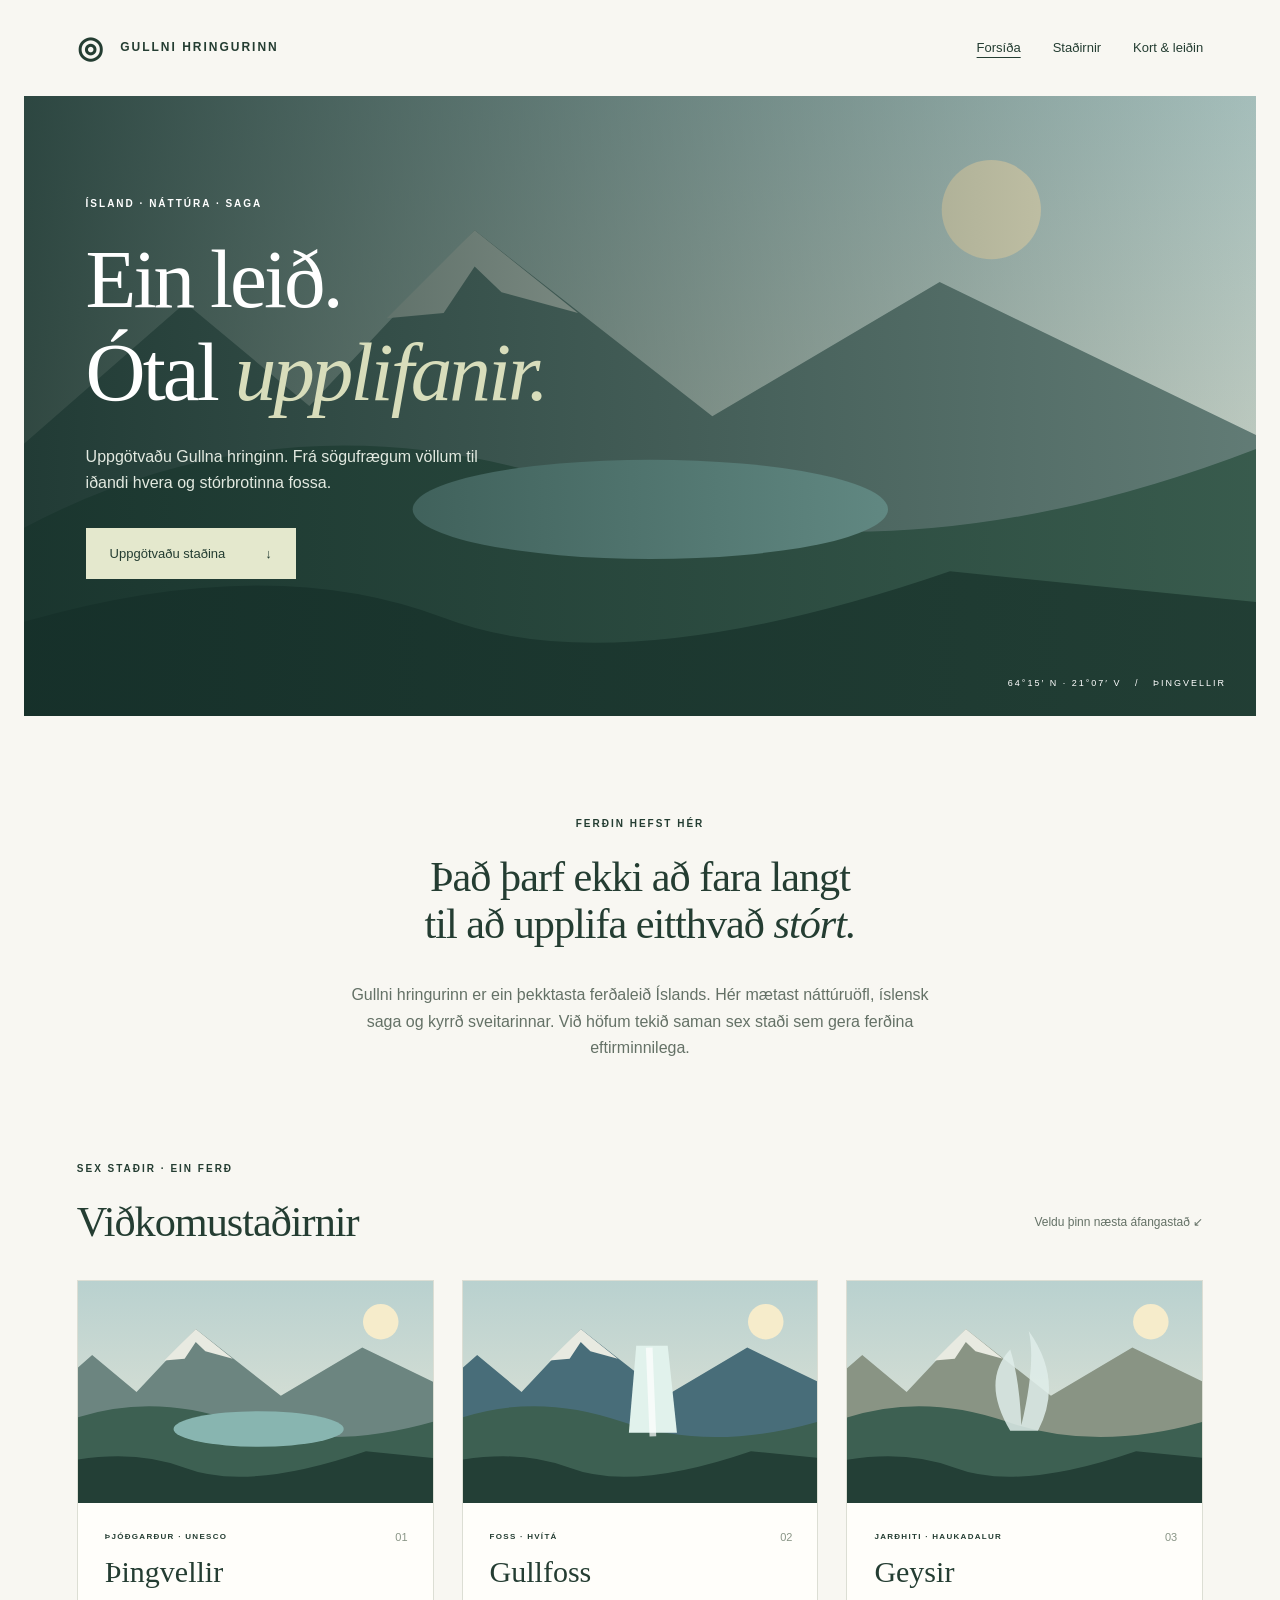
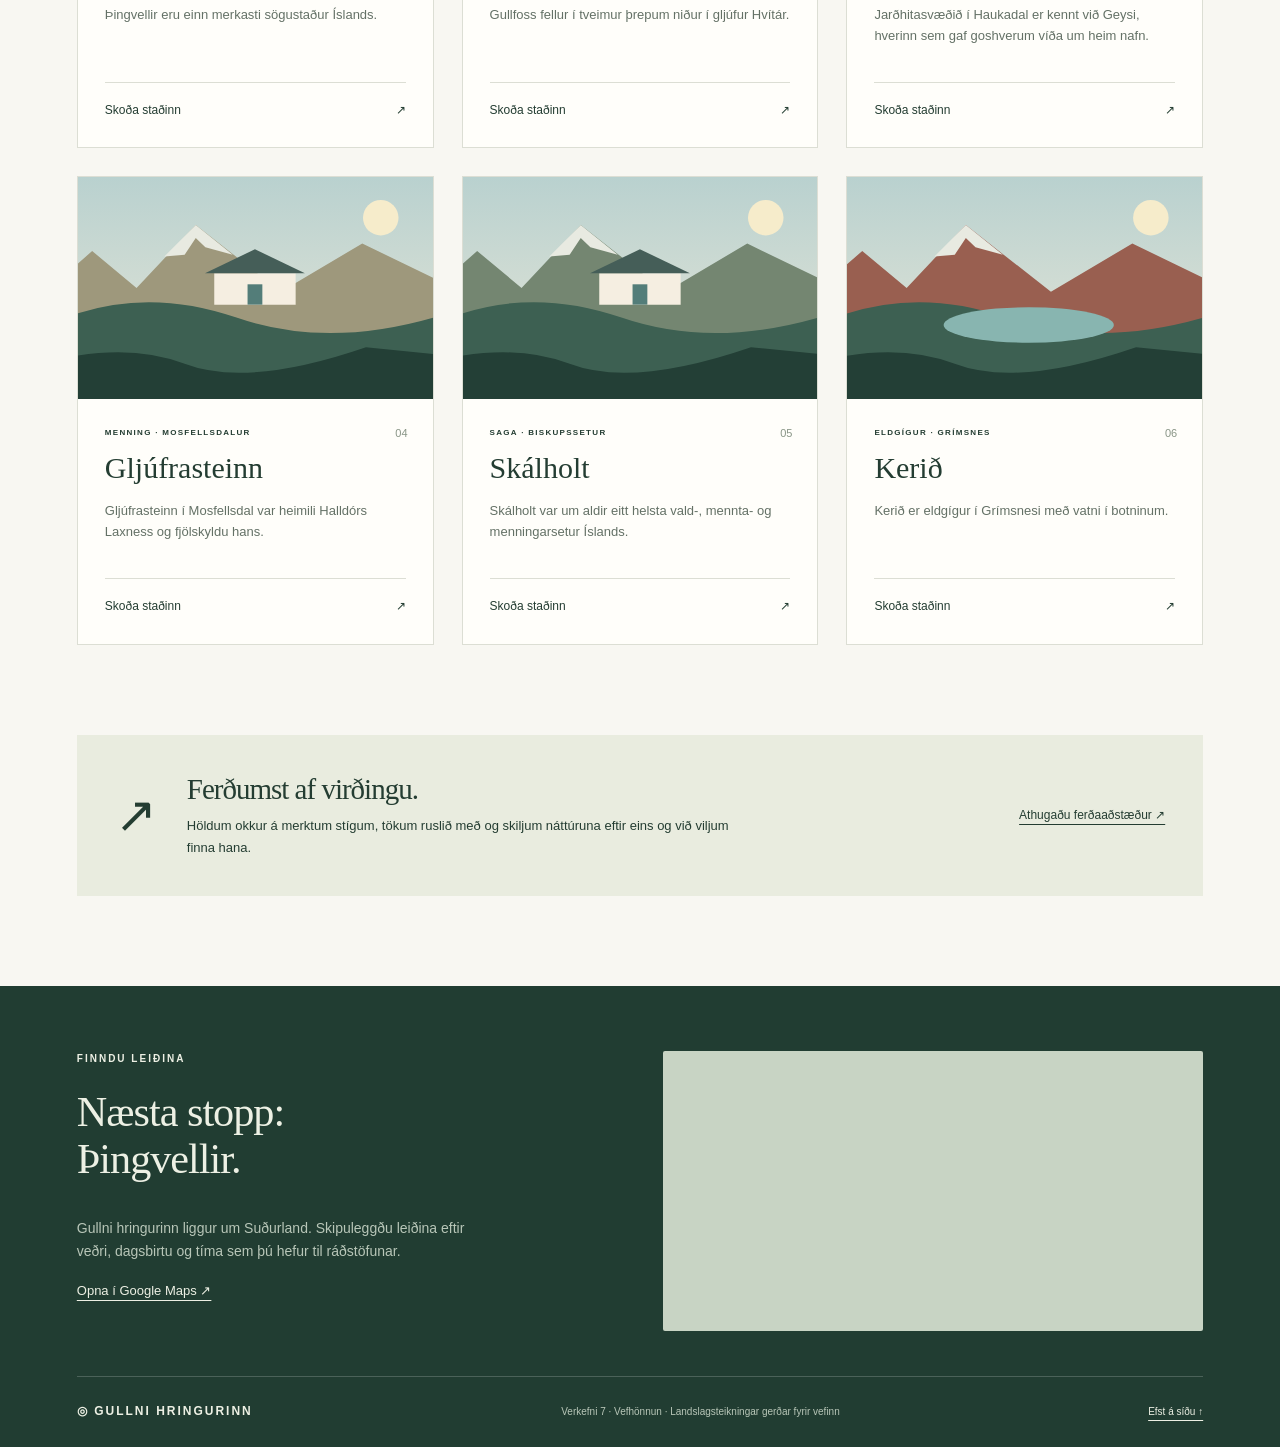
==== verkefni-7/index.html @ c54b65c8 "Add Golden Circle assignment website" ====
<!doctype html>
<html lang="is">
<head>
    <meta charset="utf-8">
    <meta name="viewport" content="width=device-width, initial-scale=1">
    <meta name="description" content="Kynntu þér Gullna hringinn, náttúru, sögu og sex áhugaverða viðkomustaði á Suðurlandi.">
    <title>Forsíða · Gullni hringurinn</title>
    <link rel="stylesheet" href="styles.css">
</head>
<body id="top"><a class="skip-link" href="#main">Beint í efni</a><header class="site-header"><a class="brand" href="index.html"><span class="brand-icon">◎</span> GULLNI HRINGURINN</a><nav aria-label="Aðalvalmynd"><a href="index.html" aria-current="page">Forsíða</a><a href="index.html#stadir">Staðirnir</a><a href="#kort">Kort & leiðin</a></nav></header><main id="main"><section class="hero"><img src="images/thingvellir.svg" alt="Teiknað íslenskt fjallalandslag með vatni" width="1200" height="600"><div class="hero-copy"><span class="eyebrow">ÍSLAND · NÁTTÚRA · SAGA</span><h1>Ein leið.<br>Ótal <em>upplifanir.</em></h1><p>Uppgötvaðu Gullna hringinn. Frá sögufrægum völlum til iðandi hvera og stórbrotinna fossa.</p><a class="button" href="#stadir">Uppgötvaðu staðina <span aria-hidden="true">↓</span></a></div><span class="hero-caption">64°15′ N  ·  21°07′ V &nbsp; / &nbsp; ÞINGVELLIR</span></section><section class="intro"><span class="eyebrow">FERÐIN HEFST HÉR</span><h2>Það þarf ekki að fara langt<br>til að upplifa eitthvað <em>stórt.</em></h2><p>Gullni hringurinn er ein þekktasta ferðaleið Íslands. Hér mætast náttúruöfl, íslensk saga og kyrrð sveitarinnar. Við höfum tekið saman sex staði sem gera ferðina eftirminnilega.</p></section><section id="stadir" class="places"><div class="section-heading"><div><span class="eyebrow">SEX STAÐIR · EIN FERÐ</span><h2>Viðkomustaðirnir</h2></div><p>Veldu þinn næsta áfangastað ↙</p></div><div class="grid"><article class="place-card"><a class="image-link" href="thingvellir.html" aria-label="Nánar um Þingvellir"><img src="images/thingvellir.svg" alt="Landslagsteikning innblásin af Þingvellir" loading="lazy" width="1200" height="600"></a><div class="card-body"><span class="card-number">01</span><p class="eyebrow">Þjóðgarður · UNESCO</p><h3><a href="thingvellir.html">Þingvellir</a></h3><p>Þingvellir eru einn merkasti sögustaður Íslands.</p><a class="more" href="thingvellir.html">Skoða staðinn <span aria-hidden="true">↗</span></a></div></article><article class="place-card"><a class="image-link" href="gullfoss.html" aria-label="Nánar um Gullfoss"><img src="images/gullfoss.svg" alt="Landslagsteikning innblásin af Gullfoss" loading="lazy" width="1200" height="600"></a><div class="card-body"><span class="card-number">02</span><p class="eyebrow">Foss · Hvítá</p><h3><a href="gullfoss.html">Gullfoss</a></h3><p>Gullfoss fellur í tveimur þrepum niður í gljúfur Hvítár.</p><a class="more" href="gullfoss.html">Skoða staðinn <span aria-hidden="true">↗</span></a></div></article><article class="place-card"><a class="image-link" href="geysir.html" aria-label="Nánar um Geysir"><img src="images/geysir.svg" alt="Landslagsteikning innblásin af Geysir" loading="lazy" width="1200" height="600"></a><div class="card-body"><span class="card-number">03</span><p class="eyebrow">Jarðhiti · Haukadalur</p><h3><a href="geysir.html">Geysir</a></h3><p>Jarðhitasvæðið í Haukadal er kennt við Geysi, hverinn sem gaf goshverum víða um heim nafn.</p><a class="more" href="geysir.html">Skoða staðinn <span aria-hidden="true">↗</span></a></div></article><article class="place-card"><a class="image-link" href="gljufrasteinn.html" aria-label="Nánar um Gljúfrasteinn"><img src="images/gljufrasteinn.svg" alt="Landslagsteikning innblásin af Gljúfrasteinn" loading="lazy" width="1200" height="600"></a><div class="card-body"><span class="card-number">04</span><p class="eyebrow">Menning · Mosfellsdalur</p><h3><a href="gljufrasteinn.html">Gljúfrasteinn</a></h3><p>Gljúfrasteinn í Mosfellsdal var heimili Halldórs Laxness og fjölskyldu hans.</p><a class="more" href="gljufrasteinn.html">Skoða staðinn <span aria-hidden="true">↗</span></a></div></article><article class="place-card"><a class="image-link" href="skalholt.html" aria-label="Nánar um Skálholt"><img src="images/skalholt.svg" alt="Landslagsteikning innblásin af Skálholt" loading="lazy" width="1200" height="600"></a><div class="card-body"><span class="card-number">05</span><p class="eyebrow">Saga · Biskupssetur</p><h3><a href="skalholt.html">Skálholt</a></h3><p>Skálholt var um aldir eitt helsta vald-, mennta- og menningarsetur Íslands.</p><a class="more" href="skalholt.html">Skoða staðinn <span aria-hidden="true">↗</span></a></div></article><article class="place-card"><a class="image-link" href="kerid.html" aria-label="Nánar um Kerið"><img src="images/kerid.svg" alt="Landslagsteikning innblásin af Kerið" loading="lazy" width="1200" height="600"></a><div class="card-body"><span class="card-number">06</span><p class="eyebrow">Eldgígur · Grímsnes</p><h3><a href="kerid.html">Kerið</a></h3><p>Kerið er eldgígur í Grímsnesi með vatni í botninum.</p><a class="more" href="kerid.html">Skoða staðinn <span aria-hidden="true">↗</span></a></div></article></div></section><aside class="travel-note"><span aria-hidden="true">↗</span><div><h2>Ferðumst af virðingu.</h2><p>Höldum okkur á merktum stígum, tökum ruslið með og skiljum náttúruna eftir eins og við viljum finna hana.</p></div><a href="https://safetravel.is/" target="_blank" rel="noopener noreferrer">Athugaðu ferðaaðstæður ↗</a></aside></main><footer id="kort"><div class="footer-intro"><span class="eyebrow">FINNDU LEIÐINA</span><h2>Næsta stopp:<br>Þingvellir.</h2><p>Gullni hringurinn liggur um Suðurland. Skipuleggðu leiðina eftir veðri, dagsbirtu og tíma sem þú hefur til ráðstöfunar.</p><a href="https://www.google.com/maps/search/?api=1&amp;query=Thingvellir+Iceland" target="_blank" rel="noopener noreferrer">Opna í Google Maps ↗</a></div><iframe title="Staðsetning Þingvalla á Google Maps" src="https://maps.google.com/maps?q=Thingvellir%20Iceland&amp;output=embed" loading="lazy" referrerpolicy="no-referrer-when-downgrade"></iframe><div class="footer-bottom"><a class="brand" href="index.html">◎ GULLNI HRINGURINN</a><p>Verkefni 7 · Vefhönnun · Landslagsteikningar gerðar fyrir vefinn</p><a href="#top">Efst á síðu ↑</a></div></footer></body>
</html>
---- verkefni-7/styles.css ----
:root {
    --ink: #243d32;
    --paper: #f8f7f2;
    --muted: #647166;
    --line: #dcded4;
}
* {
    box-sizing: border-box;
}
html {
    scroll-behavior: smooth;
    scroll-padding-top: 30px;
}
body {
    margin: 0;
    background: var(--paper);
    color: var(--ink);
    font-family: Arial, Helvetica, sans-serif;
    line-height: 1.65;
}
a {
    color: inherit;
    text-underline-offset: 5px;
}
a:focus-visible {
    outline: 3px solid #b47d35;
    outline-offset: 5px;
}
img {
    display: block;
    width: 100%;
    height: auto;
}
h1, h2, h3, p {
    margin-top: 0;
}
h1, h2, h3 {
    font-family: Georgia, 'Times New Roman', serif;
    font-weight: 400;
    line-height: 1.12;
}
.skip-link {
    position: absolute;
    top: -100px;
    z-index: 10;
    padding: 12px;
    background: white;
}
.skip-link:focus {
    top: 0;
}
.site-header {
    min-height: 96px;
    padding: 20px 6%;
    display: flex;
    align-items: center;
    justify-content: space-between;
    gap: 24px;
}
.brand {
    font-size: 12px;
    font-weight: 700;
    letter-spacing: 2px;
    text-decoration: none;
}
.brand-icon {
    font-size: 30px;
    vertical-align: middle;
    margin-right: 10px;
}
nav {
    display: flex;
    gap: 32px;
    font-size: 13px;
}
nav a {
    text-decoration: none;
}
nav a:hover, nav a[aria-current] {
    text-decoration: underline;
}
.hero {
    position: relative;
    margin: 0 24px;
    min-height: 620px;
    overflow: hidden;
    color: white;
    background: #304c41;
}
.hero > img {
    position: absolute;
    height: 100%;
    object-fit: cover;
}
.hero::after {
    content: '';
    position: absolute;
    inset: 0;
    background: linear-gradient(90deg, #142e28d9, #18382a20);
}
.hero-copy {
    position: relative;
    z-index: 1;
    padding: 100px 5%;
    max-width: 740px;
}
.eyebrow {
    display: block;
    font-size: 10px;
    font-weight: 700;
    letter-spacing: 2px;
    text-transform: uppercase;
    margin-bottom: 20px;
}
h1 {
    font-size: clamp(48px, 6.5vw, 88px);
    letter-spacing: -3px;
    margin-bottom: 25px;
}
h1 em {
    color: #d8ddbb;
}
.hero-copy p {
    max-width: 430px;
    font-size: 16px;
    color: #e2e9e0;
}
.button {
    display: inline-flex;
    gap: 40px;
    padding: 15px 24px;
    margin-top: 15px;
    background: #e4e8cd;
    color: var(--ink);
    text-decoration: none;
    font-size: 13px;
}
.hero-caption {
    position: absolute;
    right: 30px;
    bottom: 25px;
    z-index: 1;
    font-size: 9px;
    letter-spacing: 2px;
}
.intro {
    max-width: 750px;
    margin: 100px auto;
    padding: 0 24px;
    text-align: center;
}
h2 {
    font-size: clamp(30px, 3.3vw, 46px);
    letter-spacing: -1px;
}
.intro p {
    max-width: 590px;
    margin: 25px auto 0;
    color: var(--muted);
}
.places {
    max-width: 1320px;
    padding: 0 6%;
    margin: 0 auto 90px;
}
.section-heading {
    display: flex;
    align-items: end;
    justify-content: space-between;
    gap: 20px;
    margin-bottom: 35px;
}
.section-heading h2 {
    margin-bottom: 0;
}
.section-heading > p {
    font-size: 12px;
    color: var(--muted);
}
.grid {
    display: grid;
    grid-template-columns: repeat(3, minmax(0, 1fr));
    gap: 28px;
}
.place-card {
    border: 1px solid var(--line);
    background: #fffefa;
}
.image-link {
    display: block;
    overflow: hidden;
}
.image-link img {
    aspect-ratio: 1.6;
    object-fit: cover;
    transition: transform .3s;
}
.image-link:hover img {
    transform: scale(1.04);
}
.card-body {
    position: relative;
    padding: 27px;
}
.card-body .eyebrow {
    font-size: 8px;
    letter-spacing: 1.3px;
    padding-right: 30px;
    margin-bottom: 12px;
}
.card-number {
    position: absolute;
    right: 25px;
    top: 25px;
    color: #899586;
    font-size: 11px;
}
h3 {
    font-size: 30px;
    margin-bottom: 15px;
}
h3 a {
    text-decoration: none;
}
.card-body > p:not(.eyebrow) {
    color: var(--muted);
    font-size: 13px;
    min-height: 65px;
}
.more {
    display: flex;
    justify-content: space-between;
    border-top: 1px solid var(--line);
    padding-top: 18px;
    text-decoration: none;
    font-size: 12px;
}
.travel-note {
    margin: 0 6% 90px;
    padding: 38px;
    background: #e9ecdf;
    display: flex;
    align-items: center;
    gap: 30px;
}
.travel-note > span {
    font-size: 50px;
}
.travel-note h2 {
    font-size: 29px;
    margin-bottom: 10px;
}
.travel-note p {
    font-size: 13px;
    max-width: 560px;
    margin-bottom: 0;
}
.travel-note a {
    margin-left: auto;
    font-size: 12px;
    white-space: nowrap;
}
footer {
    background: #213d32;
    color: #edf0e4;
    padding: 65px 6% 25px;
    display: grid;
    grid-template-columns: 1fr 1fr;
    gap: 45px;
}
.footer-intro p {
    max-width: 390px;
    color: #b8c6b8;
    font-size: 14px;
}
.footer-intro a {
    font-size: 13px;
}
iframe {
    width: 100%;
    min-height: 280px;
    border: 0;
    border-radius: 2px;
    background: #c8d4c4;
}
.footer-bottom {
    grid-column: 1 / -1;
    display: flex;
    justify-content: space-between;
    align-items: center;
    gap: 20px;
    padding-top: 25px;
    border-top: 1px solid #ffffff30;
    font-size: 10px;
}
.footer-bottom p {
    margin: 0;
    color: #b8c6b8;
}
.detail-hero {
    padding: 45px 6% 0;
}
.breadcrumb {
    display: inline-block;
    margin-bottom: 40px;
    font-size: 12px;
}
.subtitle {
    color: var(--muted);
    font-size: 20px;
}
.detail-hero img {
    max-height: 450px;
    object-fit: cover;
    margin-top: 35px;
}
.detail-content {
    display: grid;
    grid-template-columns: 2fr 1fr;
    gap: 70px;
    max-width: 1100px;
    margin: 75px auto;
    padding: 0 6%;
}
.detail-content p {
    color: var(--muted);
}
.detail-content aside {
    background: #e9ecdf;
    padding: 30px;
    align-self: start;
    font-size: 14px;
}
.detail-content aside h3 {
    font-size: 25px;
}
.next-place {
    margin: 0 6% 70px;
    padding-top: 30px;
    border-top: 1px solid var(--line);
    display: flex;
    align-items: center;
    justify-content: space-between;
    gap: 20px;
}
.next-place span {
    font-size: 10px;
    letter-spacing: 2px;
}
.next-place a {
    font-family: Georgia, serif;
    font-size: 32px;
    text-decoration: none;
}
@media (max-width: 950px) {
    .grid {
        grid-template-columns: repeat(2, minmax(0, 1fr));
    }
    .travel-note {
        flex-wrap: wrap;
    }
    .travel-note a {
        margin-left: 0;
    }
    .detail-content {
        gap: 25px;
    }
    .footer-bottom {
        flex-wrap: wrap;
    }
}
@media (max-width: 600px) {
    .site-header {
        flex-direction: column;
        gap: 15px;
        padding: 18px;
    }
    nav {
        gap: 25px;
    }
    .hero {
        margin: 0 12px;
        min-height: 470px;
    }
    .hero > img, .place-card .image-link {
        display: none;
    }
    .hero-copy {
        padding: 55px 25px;
    }
    h1 {
        letter-spacing: -2px;
    }
    .hero-caption {
        display: none;
    }
    .intro {
        margin: 60px auto;
    }
    .section-heading {
        display: block;
    }
    .section-heading > p {
        margin-top: 20px;
    }
    .grid {
        grid-template-columns: 1fr;
        gap: 18px;
    }
    .card-body > p:not(.eyebrow) {
        min-height: 0;
    }
    .places {
        margin-bottom: 50px;
    }
    .travel-note {
        margin-bottom: 50px;
        padding: 25px;
        gap: 12px;
    }
    .travel-note > span {
        display: none;
    }
    footer {
        grid-template-columns: 1fr;
        padding-top: 40px;
        gap: 30px;
    }
    .footer-bottom {
        align-items: start;
        flex-direction: column;
    }
    .detail-content {
        grid-template-columns: 1fr;
        margin: 45px auto;
    }
    .detail-hero {
        padding-top: 25px;
    }
    .detail-hero img {
        min-height: 210px;
        object-fit: cover;
    }
    .next-place a {
        font-size: 25px;
    }
}
@media (prefers-reduced-motion: reduce) {
    html {
        scroll-behavior: auto;
    }
    .image-link img {
        transition: none;
    }
}
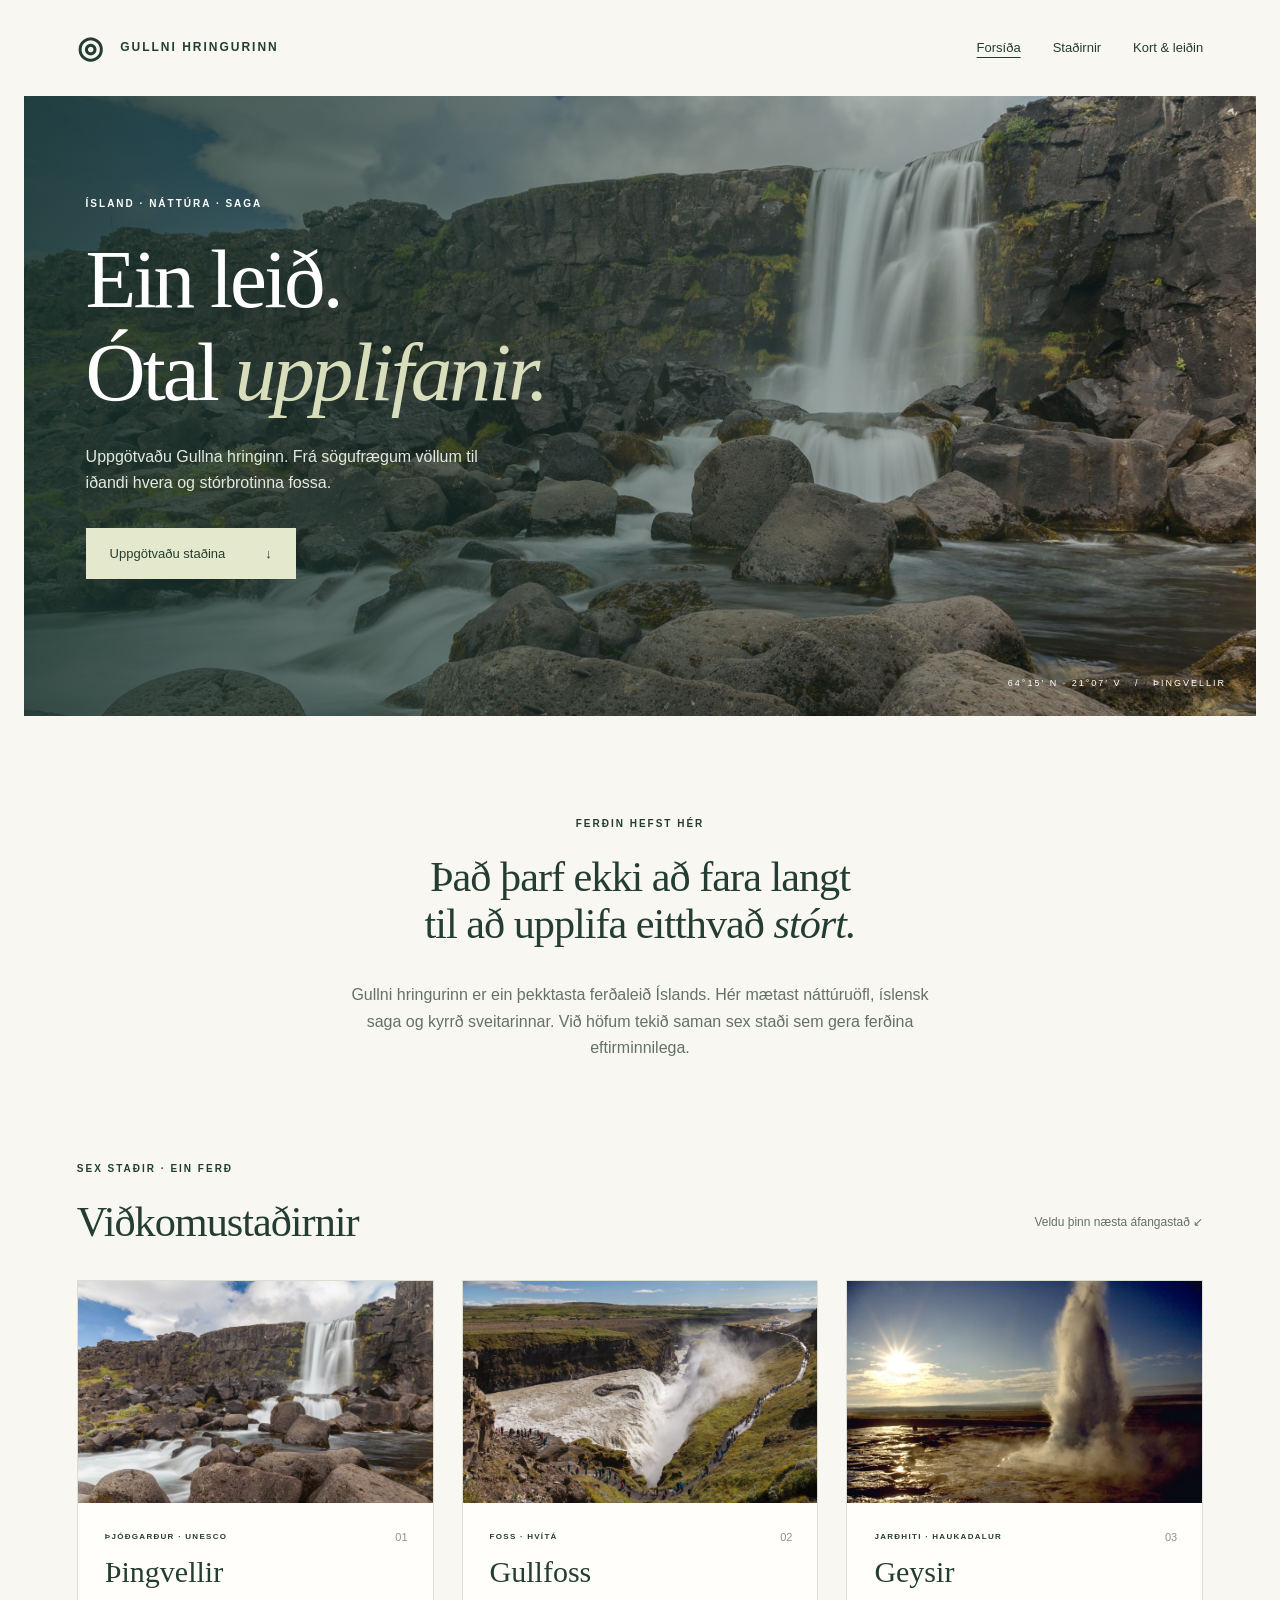
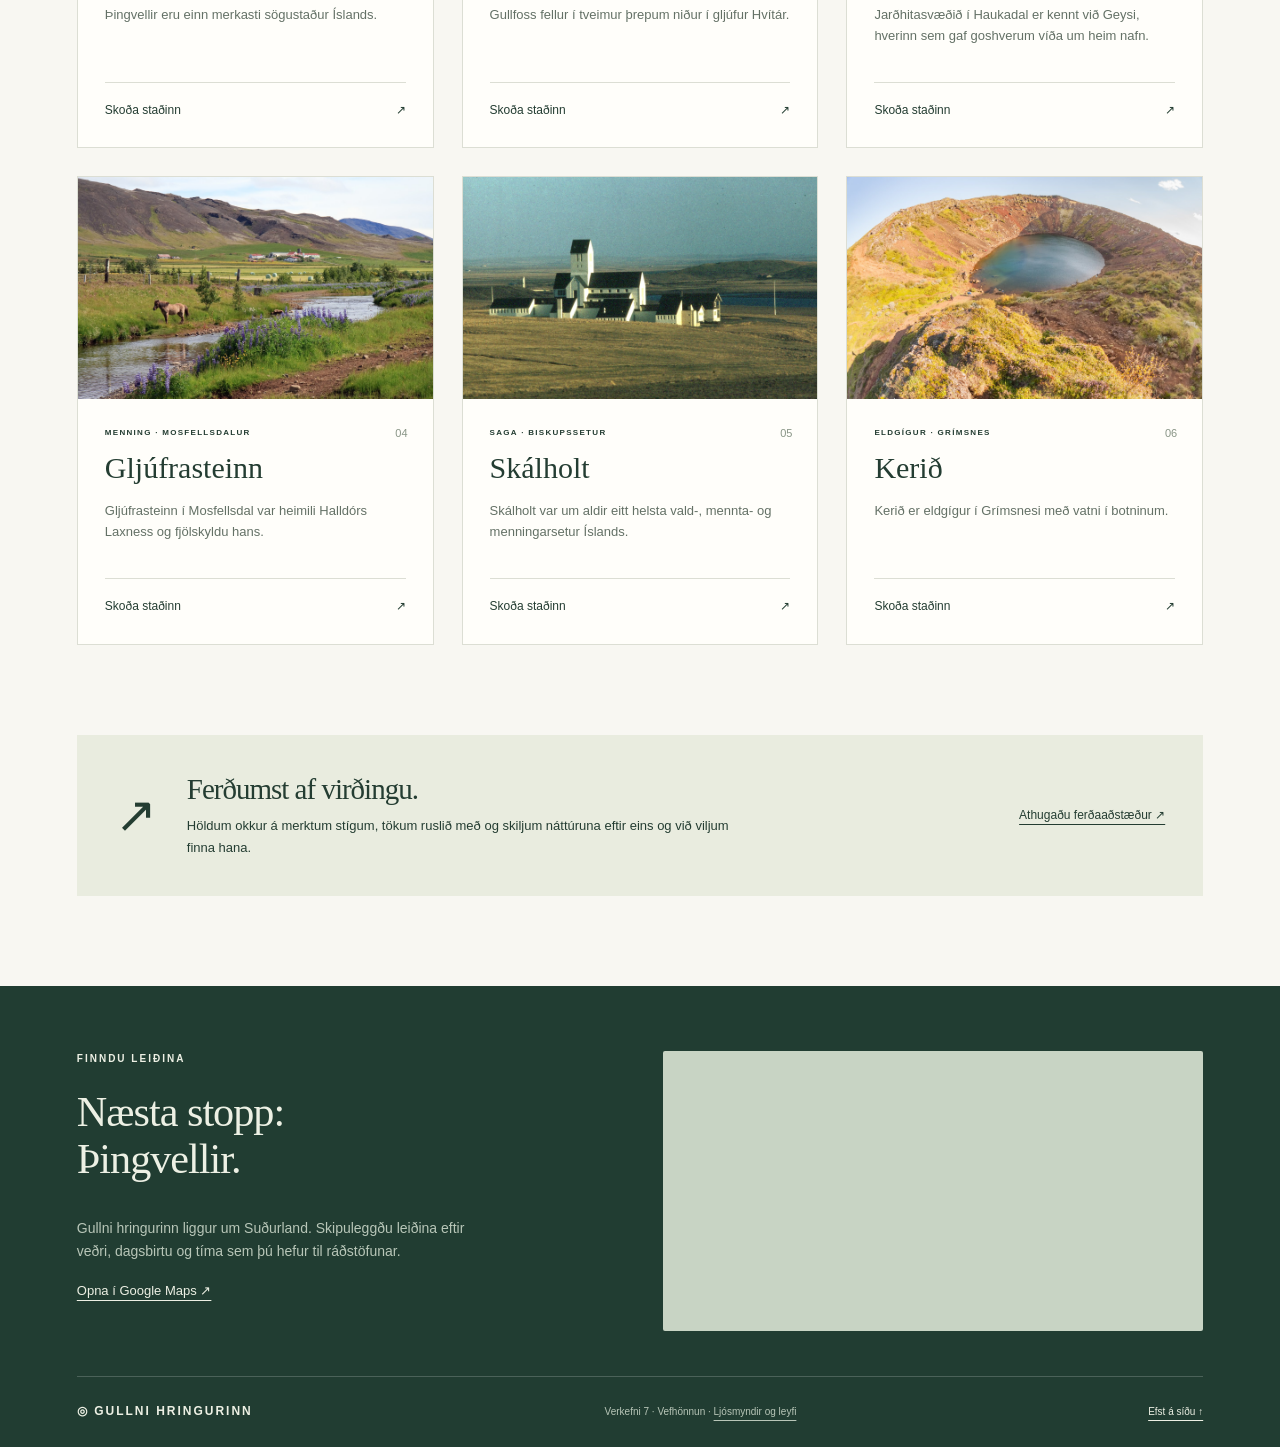
==== commit 6e6fe0df: "Replace landscape illustrations with attributed Wikimedia photographs" ====
--- a/verkefni-7/index.html
+++ b/verkefni-7/index.html
@@ -7,5 +7,5 @@
     <title>Forsíða · Gullni hringurinn</title>
     <link rel="stylesheet" href="styles.css">
 </head>
-<body id="top"><a class="skip-link" href="#main">Beint í efni</a><header class="site-header"><a class="brand" href="index.html"><span class="brand-icon">◎</span> GULLNI HRINGURINN</a><nav aria-label="Aðalvalmynd"><a href="index.html" aria-current="page">Forsíða</a><a href="index.html#stadir">Staðirnir</a><a href="#kort">Kort & leiðin</a></nav></header><main id="main"><section class="hero"><img src="images/thingvellir.svg" alt="Teiknað íslenskt fjallalandslag með vatni" width="1200" height="600"><div class="hero-copy"><span class="eyebrow">ÍSLAND · NÁTTÚRA · SAGA</span><h1>Ein leið.<br>Ótal <em>upplifanir.</em></h1><p>Uppgötvaðu Gullna hringinn. Frá sögufrægum völlum til iðandi hvera og stórbrotinna fossa.</p><a class="button" href="#stadir">Uppgötvaðu staðina <span aria-hidden="true">↓</span></a></div><span class="hero-caption">64°15′ N  ·  21°07′ V &nbsp; / &nbsp; ÞINGVELLIR</span></section><section class="intro"><span class="eyebrow">FERÐIN HEFST HÉR</span><h2>Það þarf ekki að fara langt<br>til að upplifa eitthvað <em>stórt.</em></h2><p>Gullni hringurinn er ein þekktasta ferðaleið Íslands. Hér mætast náttúruöfl, íslensk saga og kyrrð sveitarinnar. Við höfum tekið saman sex staði sem gera ferðina eftirminnilega.</p></section><section id="stadir" class="places"><div class="section-heading"><div><span class="eyebrow">SEX STAÐIR · EIN FERÐ</span><h2>Viðkomustaðirnir</h2></div><p>Veldu þinn næsta áfangastað ↙</p></div><div class="grid"><article class="place-card"><a class="image-link" href="thingvellir.html" aria-label="Nánar um Þingvellir"><img src="images/thingvellir.svg" alt="Landslagsteikning innblásin af Þingvellir" loading="lazy" width="1200" height="600"></a><div class="card-body"><span class="card-number">01</span><p class="eyebrow">Þjóðgarður · UNESCO</p><h3><a href="thingvellir.html">Þingvellir</a></h3><p>Þingvellir eru einn merkasti sögustaður Íslands.</p><a class="more" href="thingvellir.html">Skoða staðinn <span aria-hidden="true">↗</span></a></div></article><article class="place-card"><a class="image-link" href="gullfoss.html" aria-label="Nánar um Gullfoss"><img src="images/gullfoss.svg" alt="Landslagsteikning innblásin af Gullfoss" loading="lazy" width="1200" height="600"></a><div class="card-body"><span class="card-number">02</span><p class="eyebrow">Foss · Hvítá</p><h3><a href="gullfoss.html">Gullfoss</a></h3><p>Gullfoss fellur í tveimur þrepum niður í gljúfur Hvítár.</p><a class="more" href="gullfoss.html">Skoða staðinn <span aria-hidden="true">↗</span></a></div></article><article class="place-card"><a class="image-link" href="geysir.html" aria-label="Nánar um Geysir"><img src="images/geysir.svg" alt="Landslagsteikning innblásin af Geysir" loading="lazy" width="1200" height="600"></a><div class="card-body"><span class="card-number">03</span><p class="eyebrow">Jarðhiti · Haukadalur</p><h3><a href="geysir.html">Geysir</a></h3><p>Jarðhitasvæðið í Haukadal er kennt við Geysi, hverinn sem gaf goshverum víða um heim nafn.</p><a class="more" href="geysir.html">Skoða staðinn <span aria-hidden="true">↗</span></a></div></article><article class="place-card"><a class="image-link" href="gljufrasteinn.html" aria-label="Nánar um Gljúfrasteinn"><img src="images/gljufrasteinn.svg" alt="Landslagsteikning innblásin af Gljúfrasteinn" loading="lazy" width="1200" height="600"></a><div class="card-body"><span class="card-number">04</span><p class="eyebrow">Menning · Mosfellsdalur</p><h3><a href="gljufrasteinn.html">Gljúfrasteinn</a></h3><p>Gljúfrasteinn í Mosfellsdal var heimili Halldórs Laxness og fjölskyldu hans.</p><a class="more" href="gljufrasteinn.html">Skoða staðinn <span aria-hidden="true">↗</span></a></div></article><article class="place-card"><a class="image-link" href="skalholt.html" aria-label="Nánar um Skálholt"><img src="images/skalholt.svg" alt="Landslagsteikning innblásin af Skálholt" loading="lazy" width="1200" height="600"></a><div class="card-body"><span class="card-number">05</span><p class="eyebrow">Saga · Biskupssetur</p><h3><a href="skalholt.html">Skálholt</a></h3><p>Skálholt var um aldir eitt helsta vald-, mennta- og menningarsetur Íslands.</p><a class="more" href="skalholt.html">Skoða staðinn <span aria-hidden="true">↗</span></a></div></article><article class="place-card"><a class="image-link" href="kerid.html" aria-label="Nánar um Kerið"><img src="images/kerid.svg" alt="Landslagsteikning innblásin af Kerið" loading="lazy" width="1200" height="600"></a><div class="card-body"><span class="card-number">06</span><p class="eyebrow">Eldgígur · Grímsnes</p><h3><a href="kerid.html">Kerið</a></h3><p>Kerið er eldgígur í Grímsnesi með vatni í botninum.</p><a class="more" href="kerid.html">Skoða staðinn <span aria-hidden="true">↗</span></a></div></article></div></section><aside class="travel-note"><span aria-hidden="true">↗</span><div><h2>Ferðumst af virðingu.</h2><p>Höldum okkur á merktum stígum, tökum ruslið með og skiljum náttúruna eftir eins og við viljum finna hana.</p></div><a href="https://safetravel.is/" target="_blank" rel="noopener noreferrer">Athugaðu ferðaaðstæður ↗</a></aside></main><footer id="kort"><div class="footer-intro"><span class="eyebrow">FINNDU LEIÐINA</span><h2>Næsta stopp:<br>Þingvellir.</h2><p>Gullni hringurinn liggur um Suðurland. Skipuleggðu leiðina eftir veðri, dagsbirtu og tíma sem þú hefur til ráðstöfunar.</p><a href="https://www.google.com/maps/search/?api=1&amp;query=Thingvellir+Iceland" target="_blank" rel="noopener noreferrer">Opna í Google Maps ↗</a></div><iframe title="Staðsetning Þingvalla á Google Maps" src="https://maps.google.com/maps?q=Thingvellir%20Iceland&amp;output=embed" loading="lazy" referrerpolicy="no-referrer-when-downgrade"></iframe><div class="footer-bottom"><a class="brand" href="index.html">◎ GULLNI HRINGURINN</a><p>Verkefni 7 · Vefhönnun · Landslagsteikningar gerðar fyrir vefinn</p><a href="#top">Efst á síðu ↑</a></div></footer></body>
+<body id="top"><a class="skip-link" href="#main">Beint í efni</a><header class="site-header"><a class="brand" href="index.html"><span class="brand-icon">◎</span> GULLNI HRINGURINN</a><nav aria-label="Aðalvalmynd"><a href="index.html" aria-current="page">Forsíða</a><a href="index.html#stadir">Staðirnir</a><a href="#kort">Kort & leiðin</a></nav></header><main id="main"><section class="hero"><img src="images/thingvellir.jpg" alt="Öxarárfoss í Þingvallaþjóðgarði" width="1600" height="985"><div class="hero-copy"><span class="eyebrow">ÍSLAND · NÁTTÚRA · SAGA</span><h1>Ein leið.<br>Ótal <em>upplifanir.</em></h1><p>Uppgötvaðu Gullna hringinn. Frá sögufrægum völlum til iðandi hvera og stórbrotinna fossa.</p><a class="button" href="#stadir">Uppgötvaðu staðina <span aria-hidden="true">↓</span></a></div><span class="hero-caption">64°15′ N  ·  21°07′ V &nbsp; / &nbsp; ÞINGVELLIR</span></section><section class="intro"><span class="eyebrow">FERÐIN HEFST HÉR</span><h2>Það þarf ekki að fara langt<br>til að upplifa eitthvað <em>stórt.</em></h2><p>Gullni hringurinn er ein þekktasta ferðaleið Íslands. Hér mætast náttúruöfl, íslensk saga og kyrrð sveitarinnar. Við höfum tekið saman sex staði sem gera ferðina eftirminnilega.</p></section><section id="stadir" class="places"><div class="section-heading"><div><span class="eyebrow">SEX STAÐIR · EIN FERÐ</span><h2>Viðkomustaðirnir</h2></div><p>Veldu þinn næsta áfangastað ↙</p></div><div class="grid"><article class="place-card"><a class="image-link" href="thingvellir.html" aria-label="Nánar um Þingvellir"><img src="images/thingvellir.jpg" alt="Öxarárfoss í Þingvallaþjóðgarði" loading="lazy" width="1600" height="985"></a><div class="card-body"><span class="card-number">01</span><p class="eyebrow">Þjóðgarður · UNESCO</p><h3><a href="thingvellir.html">Þingvellir</a></h3><p>Þingvellir eru einn merkasti sögustaður Íslands.</p><a class="more" href="thingvellir.html">Skoða staðinn <span aria-hidden="true">↗</span></a></div></article><article class="place-card"><a class="image-link" href="gullfoss.html" aria-label="Nánar um Gullfoss"><img src="images/gullfoss.jpg" alt="Gullfoss og regnbogi í úðanum" loading="lazy" width="1600" height="1067"></a><div class="card-body"><span class="card-number">02</span><p class="eyebrow">Foss · Hvítá</p><h3><a href="gullfoss.html">Gullfoss</a></h3><p>Gullfoss fellur í tveimur þrepum niður í gljúfur Hvítár.</p><a class="more" href="gullfoss.html">Skoða staðinn <span aria-hidden="true">↗</span></a></div></article><article class="place-card"><a class="image-link" href="geysir.html" aria-label="Nánar um Geysir"><img src="images/geysir.jpg" alt="Strokkur gýs á jarðhitasvæðinu við Geysi" loading="lazy" width="1600" height="1066"></a><div class="card-body"><span class="card-number">03</span><p class="eyebrow">Jarðhiti · Haukadalur</p><h3><a href="geysir.html">Geysir</a></h3><p>Jarðhitasvæðið í Haukadal er kennt við Geysi, hverinn sem gaf goshverum víða um heim nafn.</p><a class="more" href="geysir.html">Skoða staðinn <span aria-hidden="true">↗</span></a></div></article><article class="place-card"><a class="image-link" href="gljufrasteinn.html" aria-label="Nánar um Gljúfrasteinn"><img src="images/gljufrasteinn.jpg" alt="Mosfellsdalur, dalurinn þar sem Gljúfrasteinn stendur" loading="lazy" width="1600" height="1067"></a><div class="card-body"><span class="card-number">04</span><p class="eyebrow">Menning · Mosfellsdalur</p><h3><a href="gljufrasteinn.html">Gljúfrasteinn</a></h3><p>Gljúfrasteinn í Mosfellsdal var heimili Halldórs Laxness og fjölskyldu hans.</p><a class="more" href="gljufrasteinn.html">Skoða staðinn <span aria-hidden="true">↗</span></a></div></article><article class="place-card"><a class="image-link" href="skalholt.html" aria-label="Nánar um Skálholt"><img src="images/skalholt.jpg" alt="Skálholtsdómkirkja og byggingar staðarins árið 1980" loading="lazy" width="1600" height="990"></a><div class="card-body"><span class="card-number">05</span><p class="eyebrow">Saga · Biskupssetur</p><h3><a href="skalholt.html">Skálholt</a></h3><p>Skálholt var um aldir eitt helsta vald-, mennta- og menningarsetur Íslands.</p><a class="more" href="skalholt.html">Skoða staðinn <span aria-hidden="true">↗</span></a></div></article><article class="place-card"><a class="image-link" href="kerid.html" aria-label="Nánar um Kerið"><img src="images/kerid.jpg" alt="Vatnið og rauðleitir gígveggir Kerins" loading="lazy" width="1600" height="1001"></a><div class="card-body"><span class="card-number">06</span><p class="eyebrow">Eldgígur · Grímsnes</p><h3><a href="kerid.html">Kerið</a></h3><p>Kerið er eldgígur í Grímsnesi með vatni í botninum.</p><a class="more" href="kerid.html">Skoða staðinn <span aria-hidden="true">↗</span></a></div></article></div></section><aside class="travel-note"><span aria-hidden="true">↗</span><div><h2>Ferðumst af virðingu.</h2><p>Höldum okkur á merktum stígum, tökum ruslið með og skiljum náttúruna eftir eins og við viljum finna hana.</p></div><a href="https://safetravel.is/" target="_blank" rel="noopener noreferrer">Athugaðu ferðaaðstæður ↗</a></aside></main><footer id="kort"><div class="footer-intro"><span class="eyebrow">FINNDU LEIÐINA</span><h2>Næsta stopp:<br>Þingvellir.</h2><p>Gullni hringurinn liggur um Suðurland. Skipuleggðu leiðina eftir veðri, dagsbirtu og tíma sem þú hefur til ráðstöfunar.</p><a href="https://www.google.com/maps/search/?api=1&amp;query=Thingvellir+Iceland" target="_blank" rel="noopener noreferrer">Opna í Google Maps ↗</a></div><iframe title="Staðsetning Þingvalla á Google Maps" src="https://maps.google.com/maps?q=Thingvellir%20Iceland&amp;output=embed" loading="lazy" referrerpolicy="no-referrer-when-downgrade"></iframe><div class="footer-bottom"><a class="brand" href="index.html">◎ GULLNI HRINGURINN</a><p>Verkefni 7 · Vefhönnun · <a href="myndheimildir.html">Ljósmyndir og leyfi</a></p><a href="#top">Efst á síðu ↑</a></div></footer></body>
 </html>
--- a/verkefni-7/styles.css
+++ b/verkefni-7/styles.css
@@ -453,3 +453,20 @@
         transition: none;
     }
 }
+
+.photo-caption {
+    margin-top: 12px;
+    font-size: 13px;
+    color: var(--muted);
+}
+.photo-sources {
+    max-width: 1000px;
+    margin: 50px auto;
+    padding: 0 6%;
+}
+.photo-sources h1 {
+    font-size: clamp(36px, 5vw, 60px);
+}
+.photo-sources li {
+    margin: 35px 0;
+}
